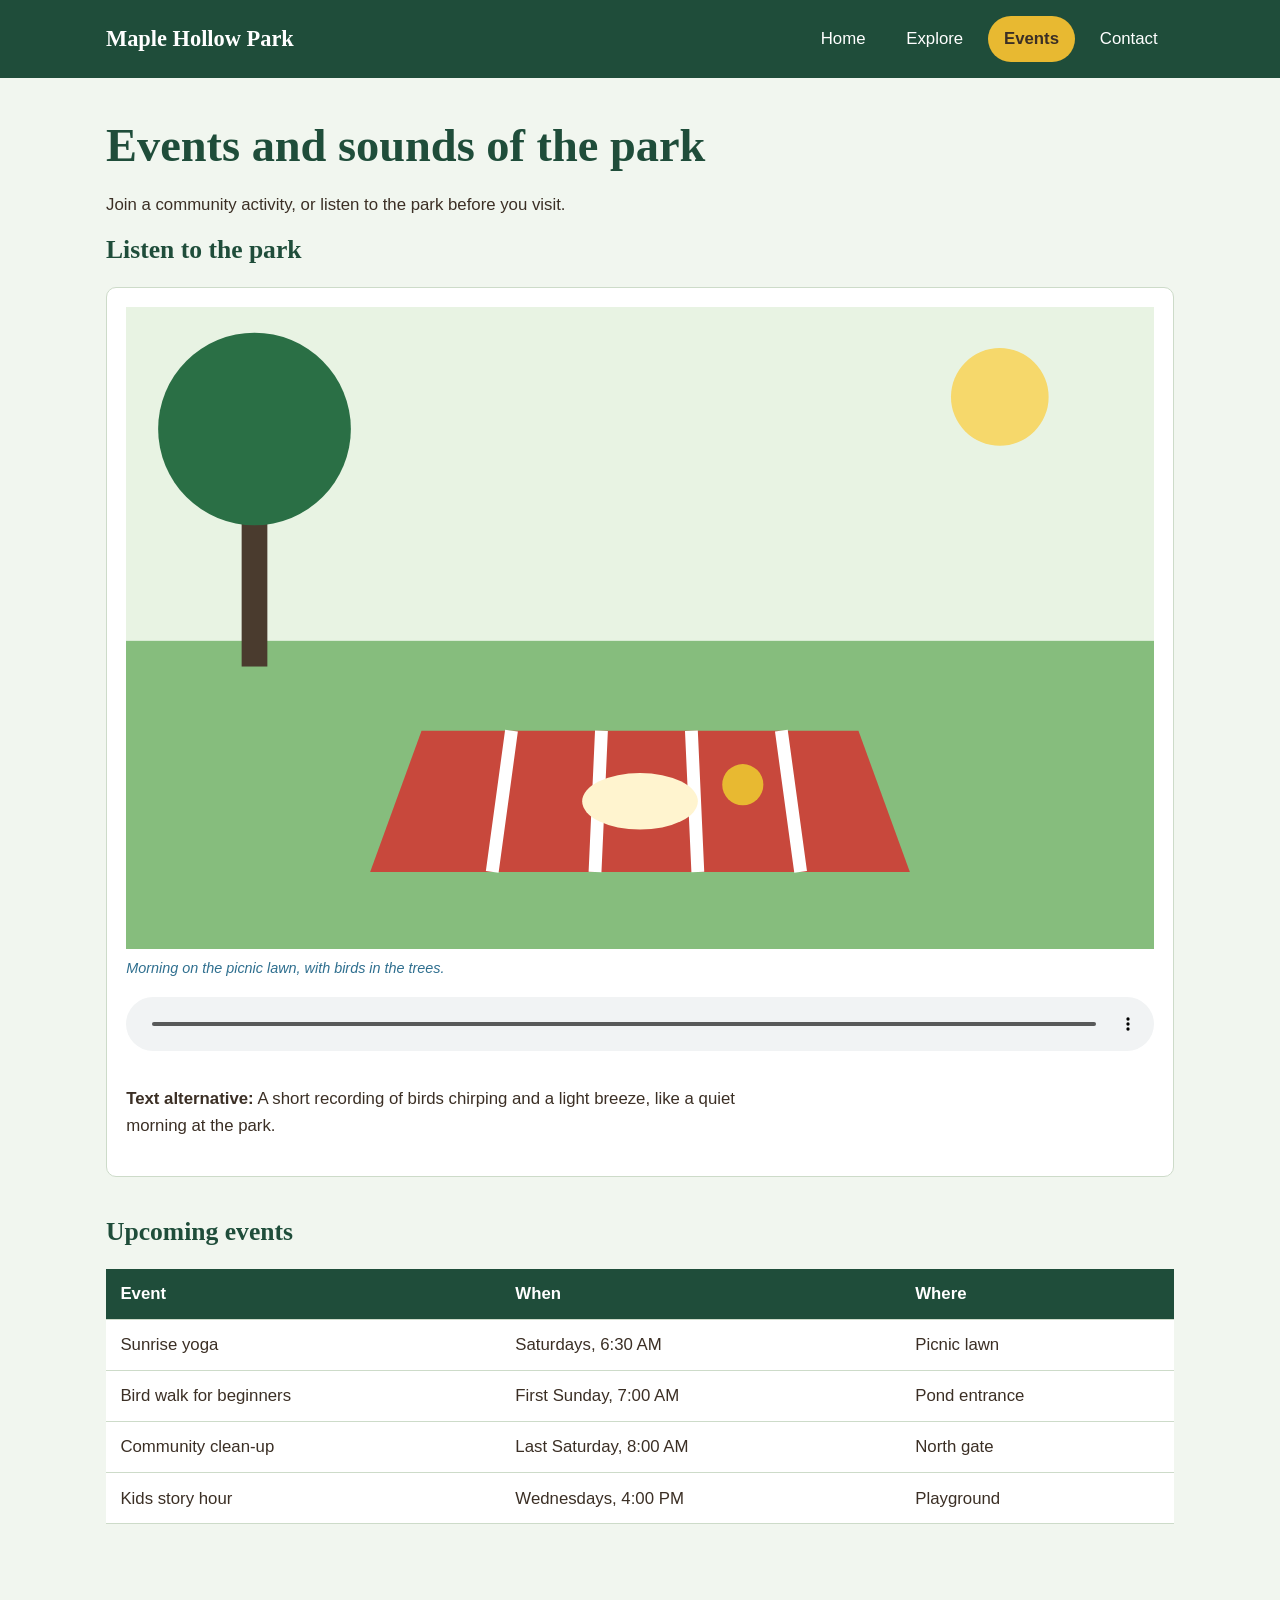
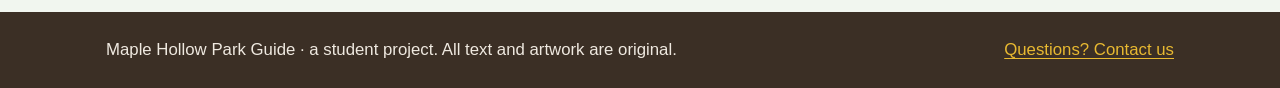
==== Group02_CityParkGuide/Group01_CityParkGuide/events.html @ 0deccb37 "Add files via upload" ====
<!DOCTYPE html>
<html lang="en">
<head>
  <meta charset="UTF-8">
  <meta name="viewport" content="width=device-width, initial-scale=1.0">
  <meta name="description" content="Maple Hollow Park guide: trails, playground, picnic areas and events.">
  <title>Events | Maple Hollow Park Guide</title>
  <link rel="stylesheet" href="css/style.css">
</head>
<body>
  <header class="site-header">
    <div class="header-inner">
      <a class="brand" href="index.html">Maple Hollow Park</a>
      <nav class="site-nav" aria-label="Main navigation">
        <ul>
          <li><a href="index.html">Home</a></li>
          <li><a href="explore.html">Explore</a></li>
          <li><a href="events.html" aria-current="page">Events</a></li>
          <li><a href="contact.html">Contact</a></li>
        </ul>
      </nav>
    </div>
  </header>

  <main>
    <h1>Events and sounds of the park</h1>
    <p class="lead">Join a community activity, or listen to the park before you visit.</p>

    <section aria-labelledby="listen">
      <h2 id="listen">Listen to the park</h2>
      <div class="audio-box">
        <figure>
          <img src="images/picnic.svg" alt="A picnic blanket with food on a green lawn beneath a tall tree">
          <figcaption>Morning on the picnic lawn, with birds in the trees.</figcaption>
        </figure>
        <audio controls>
          <source src="media/park-sounds.wav" type="audio/wav">
          Your browser does not support the audio element.
        </audio>
        <p><strong>Text alternative:</strong> A short recording of birds chirping and a light breeze, like a quiet morning at the park.</p>
      </div>
    </section>

    <section aria-labelledby="calendar">
      <h2 id="calendar">Upcoming events</h2>
      <div class="table-wrap">
        <table>
          <thead>
            <tr><th scope="col">Event</th><th scope="col">When</th><th scope="col">Where</th></tr>
          </thead>
          <tbody>
            <tr><td>Sunrise yoga</td><td>Saturdays, 6:30 AM</td><td>Picnic lawn</td></tr>
            <tr><td>Bird walk for beginners</td><td>First Sunday, 7:00 AM</td><td>Pond entrance</td></tr>
            <tr><td>Community clean-up</td><td>Last Saturday, 8:00 AM</td><td>North gate</td></tr>
            <tr><td>Kids story hour</td><td>Wednesdays, 4:00 PM</td><td>Playground</td></tr>
          </tbody>
        </table>
      </div>
    </section>
  </main>

  <footer class="site-footer">
    <div class="footer-inner">
      <p>Maple Hollow Park Guide &middot; a student project. All text and artwork are original.</p>
      <p><a href="contact.html">Questions? Contact us</a></p>
    </div>
  </footer>
</body>
</html>
---- Group02_CityParkGuide/Group01_CityParkGuide/css/style.css ----
/* Maple Hollow Park Guide - hand-written CSS, no frameworks */
:root {
  --spruce: #1f4d3a;
  --moss: #4f8a5b;
  --mint: #f1f6ef;
  --pond: #2f6f8f;
  --ginkgo: #e8b931;
  --bark: #3b2f25;
  --white: #ffffff;
  --line: #cddbc9;

  --font-body: "Segoe UI", "Helvetica Neue", Arial, sans-serif;
  --font-head: Georgia, "Times New Roman", serif;

  --radius: 10px;
  --gap: 1.5rem;
  --max: 1100px;
}

*, *::before, *::after { box-sizing: border-box; }

body {
  margin: 0;
  font-family: var(--font-body);
  font-size: 1.05rem;
  line-height: 1.65;
  color: var(--bark);
  background: var(--mint);
}

img { max-width: 100%; height: auto; display: block; }

h1, h2, h3 { font-family: var(--font-head); color: var(--spruce); line-height: 1.2; }
h1 { font-size: 2.2rem; margin: 0 0 .5rem; }
h2 { font-size: 1.6rem; margin-top: 0; }
h3 { font-size: 1.2rem; margin-bottom: .3rem; }
p { max-width: 68ch; }

a { color: var(--pond); text-underline-offset: 3px; }
a:hover { color: var(--spruce); text-decoration-thickness: 2px; }
a:focus-visible, button:focus-visible, input:focus-visible,
select:focus-visible, textarea:focus-visible {
  outline: 3px solid var(--ginkgo);
  outline-offset: 2px;
}

/* ---------- Header + nav (Flexbox) ---------- */
.site-header { background: var(--spruce); color: var(--white); }
.header-inner {
  max-width: var(--max); margin: 0 auto; padding: 1rem;
  display: flex; flex-direction: column; gap: .75rem;
}
.brand { font-family: var(--font-head); font-size: 1.4rem; font-weight: bold;
  color: var(--white); text-decoration: none; }
.brand:hover { color: var(--ginkgo); }
.site-nav ul { list-style: none; margin: 0; padding: 0;
  display: flex; flex-wrap: wrap; gap: .5rem; }
.site-nav a {
  display: block; padding: .45rem .9rem; border-radius: 999px;
  color: var(--white); text-decoration: none;
  border: 2px solid transparent;
}
.site-nav a:hover { background: rgba(255,255,255,.15); color: var(--white); }
.site-nav a[aria-current="page"] { background: var(--ginkgo); color: var(--bark); font-weight: 600; }

/* ---------- Layout ---------- */
main { max-width: var(--max); margin: 0 auto; padding: 1.5rem 1rem 3rem; }
section { margin-bottom: 2.5rem; }

.hero {
  display: grid; gap: var(--gap); align-items: center;
}
.hero-text .lead { font-size: 1.2rem; }

.btn, button {
  display: inline-block; font: inherit; font-weight: 600;
  background: var(--ginkgo); color: var(--bark);
  border: 2px solid var(--ginkgo); border-radius: var(--radius);
  padding: .7rem 1.4rem; cursor: pointer; text-decoration: none;
  transition: background .15s, color .15s;
}
.btn:hover, button:hover { background: var(--spruce); border-color: var(--spruce); color: var(--white); }

/* Card grid (CSS Grid) */
.card-grid { display: grid; gap: var(--gap); grid-template-columns: 1fr; }
.card {
  background: var(--white); border: 1px solid var(--line);
  border-radius: var(--radius); overflow: hidden;
  display: flex; flex-direction: column;
}
.card figure { margin: 0; }
.card-body { padding: 1rem 1.2rem 1.3rem; }
.card-body p { margin: .3rem 0 0; }

figure { margin: 0; }
figcaption { font-size: .9rem; color: var(--pond); padding: .5rem 0; font-style: italic; }
.card figcaption { padding: .5rem 1.2rem 0; }

/* Facts strip (Flexbox) */
.facts { list-style: none; padding: 0; margin: 0;
  display: flex; flex-wrap: wrap; gap: .75rem; }
.facts li { background: var(--white); border-left: 6px solid var(--moss);
  padding: .6rem 1rem; border-radius: 0 var(--radius) var(--radius) 0; }

/* Tables / schedule */
.table-wrap { overflow-x: auto; }
table { border-collapse: collapse; width: 100%; background: var(--white); }
th, td { text-align: left; padding: .7rem .9rem; border-bottom: 1px solid var(--line); }
th { background: var(--spruce); color: var(--white); }
tbody tr:hover { background: #e6f0e2; }

.audio-box { background: var(--white); border: 1px solid var(--line);
  border-radius: var(--radius); padding: 1.2rem; }
audio { width: 100%; margin: .5rem 0; }

/* ---------- Form ---------- */
form { background: var(--white); border: 1px solid var(--line);
  border-radius: var(--radius); padding: 1.5rem;
  display: flex; flex-direction: column; gap: 1.1rem; max-width: 640px; }
.field { display: flex; flex-direction: column; gap: .35rem; }
label { font-weight: 600; color: var(--spruce); }
input, select, textarea {
  font: inherit; color: var(--bark); width: 100%;
  padding: .7rem .8rem; border: 2px solid var(--line);
  border-radius: 8px; background: var(--white);
}
input:hover, select:hover, textarea:hover { border-color: var(--moss); }
input:focus, select:focus, textarea:focus { border-color: var(--pond); }
textarea { min-height: 9rem; resize: vertical; }
.hint { font-size: .9rem; color: #5c6b5c; margin: 0; }

/* ---------- Footer ---------- */
.site-footer { background: var(--bark); color: #efe9e0; }
.footer-inner { max-width: var(--max); margin: 0 auto; padding: 1.5rem 1rem;
  display: flex; flex-direction: column; gap: .5rem; }
.site-footer a { color: var(--ginkgo); }
.site-footer a:hover { color: var(--white); }
.site-footer p { margin: 0; }

/* ---------- Breakpoint: tablet ---------- */
@media (min-width: 640px) {
  .card-grid { grid-template-columns: repeat(2, 1fr); }
  .header-inner { flex-direction: row; align-items: center; justify-content: space-between; }
  .footer-inner { flex-direction: row; justify-content: space-between; }
}

/* ---------- Breakpoint: desktop ---------- */
@media (min-width: 960px) {
  h1 { font-size: 2.9rem; }
  .hero { grid-template-columns: 1fr 1fr; }
  .card-grid { grid-template-columns: repeat(3, 1fr); }
  main { padding-top: 2.5rem; }
}

@media (prefers-reduced-motion: reduce) {
  * { transition: none !important; }
}
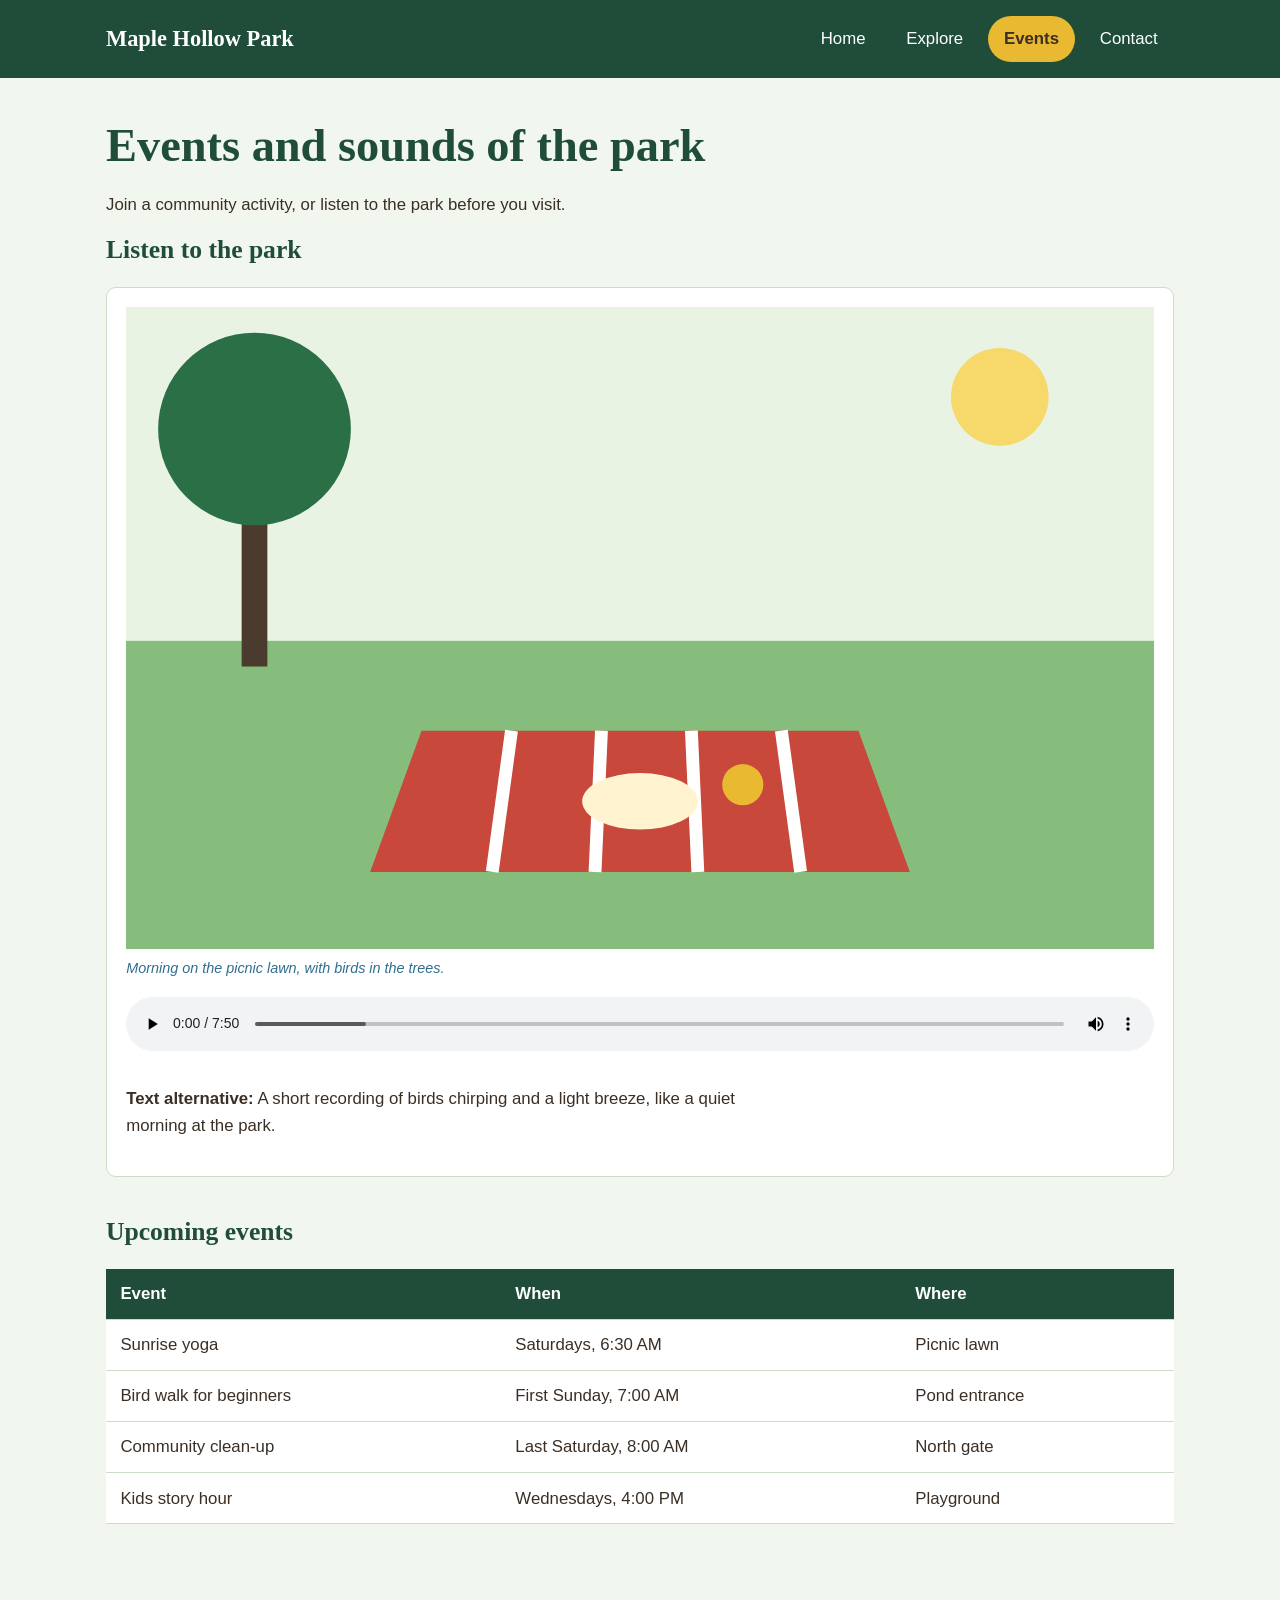
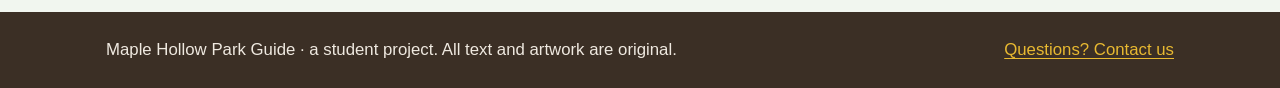
==== commit 8fa82c74: "Add files via upload" ====
--- a/Group02_CityParkGuide/Group01_CityParkGuide/events.html
+++ b/Group02_CityParkGuide/Group01_CityParkGuide/events.html
@@ -1,69 +1,69 @@
-<!DOCTYPE html>
-<html lang="en">
-<head>
-  <meta charset="UTF-8">
-  <meta name="viewport" content="width=device-width, initial-scale=1.0">
-  <meta name="description" content="Maple Hollow Park guide: trails, playground, picnic areas and events.">
-  <title>Events | Maple Hollow Park Guide</title>
-  <link rel="stylesheet" href="css/style.css">
-</head>
-<body>
-  <header class="site-header">
-    <div class="header-inner">
-      <a class="brand" href="index.html">Maple Hollow Park</a>
-      <nav class="site-nav" aria-label="Main navigation">
-        <ul>
-          <li><a href="index.html">Home</a></li>
-          <li><a href="explore.html">Explore</a></li>
-          <li><a href="events.html" aria-current="page">Events</a></li>
-          <li><a href="contact.html">Contact</a></li>
-        </ul>
-      </nav>
-    </div>
-  </header>
-
-  <main>
-    <h1>Events and sounds of the park</h1>
-    <p class="lead">Join a community activity, or listen to the park before you visit.</p>
-
-    <section aria-labelledby="listen">
-      <h2 id="listen">Listen to the park</h2>
-      <div class="audio-box">
-        <figure>
-          <img src="images/picnic.svg" alt="A picnic blanket with food on a green lawn beneath a tall tree">
-          <figcaption>Morning on the picnic lawn, with birds in the trees.</figcaption>
-        </figure>
-        <audio controls>
-          <source src="media/park-sounds.wav" type="audio/wav">
-          Your browser does not support the audio element.
-        </audio>
-        <p><strong>Text alternative:</strong> A short recording of birds chirping and a light breeze, like a quiet morning at the park.</p>
-      </div>
-    </section>
-
-    <section aria-labelledby="calendar">
-      <h2 id="calendar">Upcoming events</h2>
-      <div class="table-wrap">
-        <table>
-          <thead>
-            <tr><th scope="col">Event</th><th scope="col">When</th><th scope="col">Where</th></tr>
-          </thead>
-          <tbody>
-            <tr><td>Sunrise yoga</td><td>Saturdays, 6:30 AM</td><td>Picnic lawn</td></tr>
-            <tr><td>Bird walk for beginners</td><td>First Sunday, 7:00 AM</td><td>Pond entrance</td></tr>
-            <tr><td>Community clean-up</td><td>Last Saturday, 8:00 AM</td><td>North gate</td></tr>
-            <tr><td>Kids story hour</td><td>Wednesdays, 4:00 PM</td><td>Playground</td></tr>
-          </tbody>
-        </table>
-      </div>
-    </section>
-  </main>
-
-  <footer class="site-footer">
-    <div class="footer-inner">
-      <p>Maple Hollow Park Guide &middot; a student project. All text and artwork are original.</p>
-      <p><a href="contact.html">Questions? Contact us</a></p>
-    </div>
-  </footer>
-</body>
-</html>
+<!DOCTYPE html>
+<html lang="en">
+<head>
+  <meta charset="UTF-8">
+  <meta name="viewport" content="width=device-width, initial-scale=1.0">
+  <meta name="description" content="Maple Hollow Park guide: trails, playground, picnic areas and events.">
+  <title>Events | Maple Hollow Park Guide</title>
+  <link rel="stylesheet" href="css/style.css">
+</head>
+<body>
+  <header class="site-header">
+    <div class="header-inner">
+      <a class="brand" href="index.html">Maple Hollow Park</a>
+      <nav class="site-nav" aria-label="Main navigation">
+        <ul>
+          <li><a href="index.html">Home</a></li>
+          <li><a href="explore.html">Explore</a></li>
+          <li><a href="events.html" aria-current="page">Events</a></li>
+          <li><a href="contact.html">Contact</a></li>
+        </ul>
+      </nav>
+    </div>
+  </header>
+
+  <main>
+    <h1>Events and sounds of the park</h1>
+    <p class="lead">Join a community activity, or listen to the park before you visit.</p>
+
+    <section aria-labelledby="listen">
+      <h2 id="listen">Listen to the park</h2>
+      <div class="audio-box">
+        <figure>
+          <img src="images/picnic.svg" alt="A picnic blanket with food on a green lawn beneath a tall tree">
+          <figcaption>Morning on the picnic lawn, with birds in the trees.</figcaption>
+        </figure>
+        <audio controls>
+          <source src="media/Urban Trails Kitsap Maple Hollow Park.mp3" type="audio/wav">
+          Your browser does not support the audio element.
+        </audio>
+        <p><strong>Text alternative:</strong> A short recording of birds chirping and a light breeze, like a quiet morning at the park.</p>
+      </div>
+    </section>
+
+    <section aria-labelledby="calendar">
+      <h2 id="calendar">Upcoming events</h2>
+      <div class="table-wrap">
+        <table>
+          <thead>
+            <tr><th scope="col">Event</th><th scope="col">When</th><th scope="col">Where</th></tr>
+          </thead>
+          <tbody>
+            <tr><td>Sunrise yoga</td><td>Saturdays, 6:30 AM</td><td>Picnic lawn</td></tr>
+            <tr><td>Bird walk for beginners</td><td>First Sunday, 7:00 AM</td><td>Pond entrance</td></tr>
+            <tr><td>Community clean-up</td><td>Last Saturday, 8:00 AM</td><td>North gate</td></tr>
+            <tr><td>Kids story hour</td><td>Wednesdays, 4:00 PM</td><td>Playground</td></tr>
+          </tbody>
+        </table>
+      </div>
+    </section>
+  </main>
+
+  <footer class="site-footer">
+    <div class="footer-inner">
+      <p>Maple Hollow Park Guide &middot; a student project. All text and artwork are original.</p>
+      <p><a href="contact.html">Questions? Contact us</a></p>
+    </div>
+  </footer>
+</body>
+</html>
